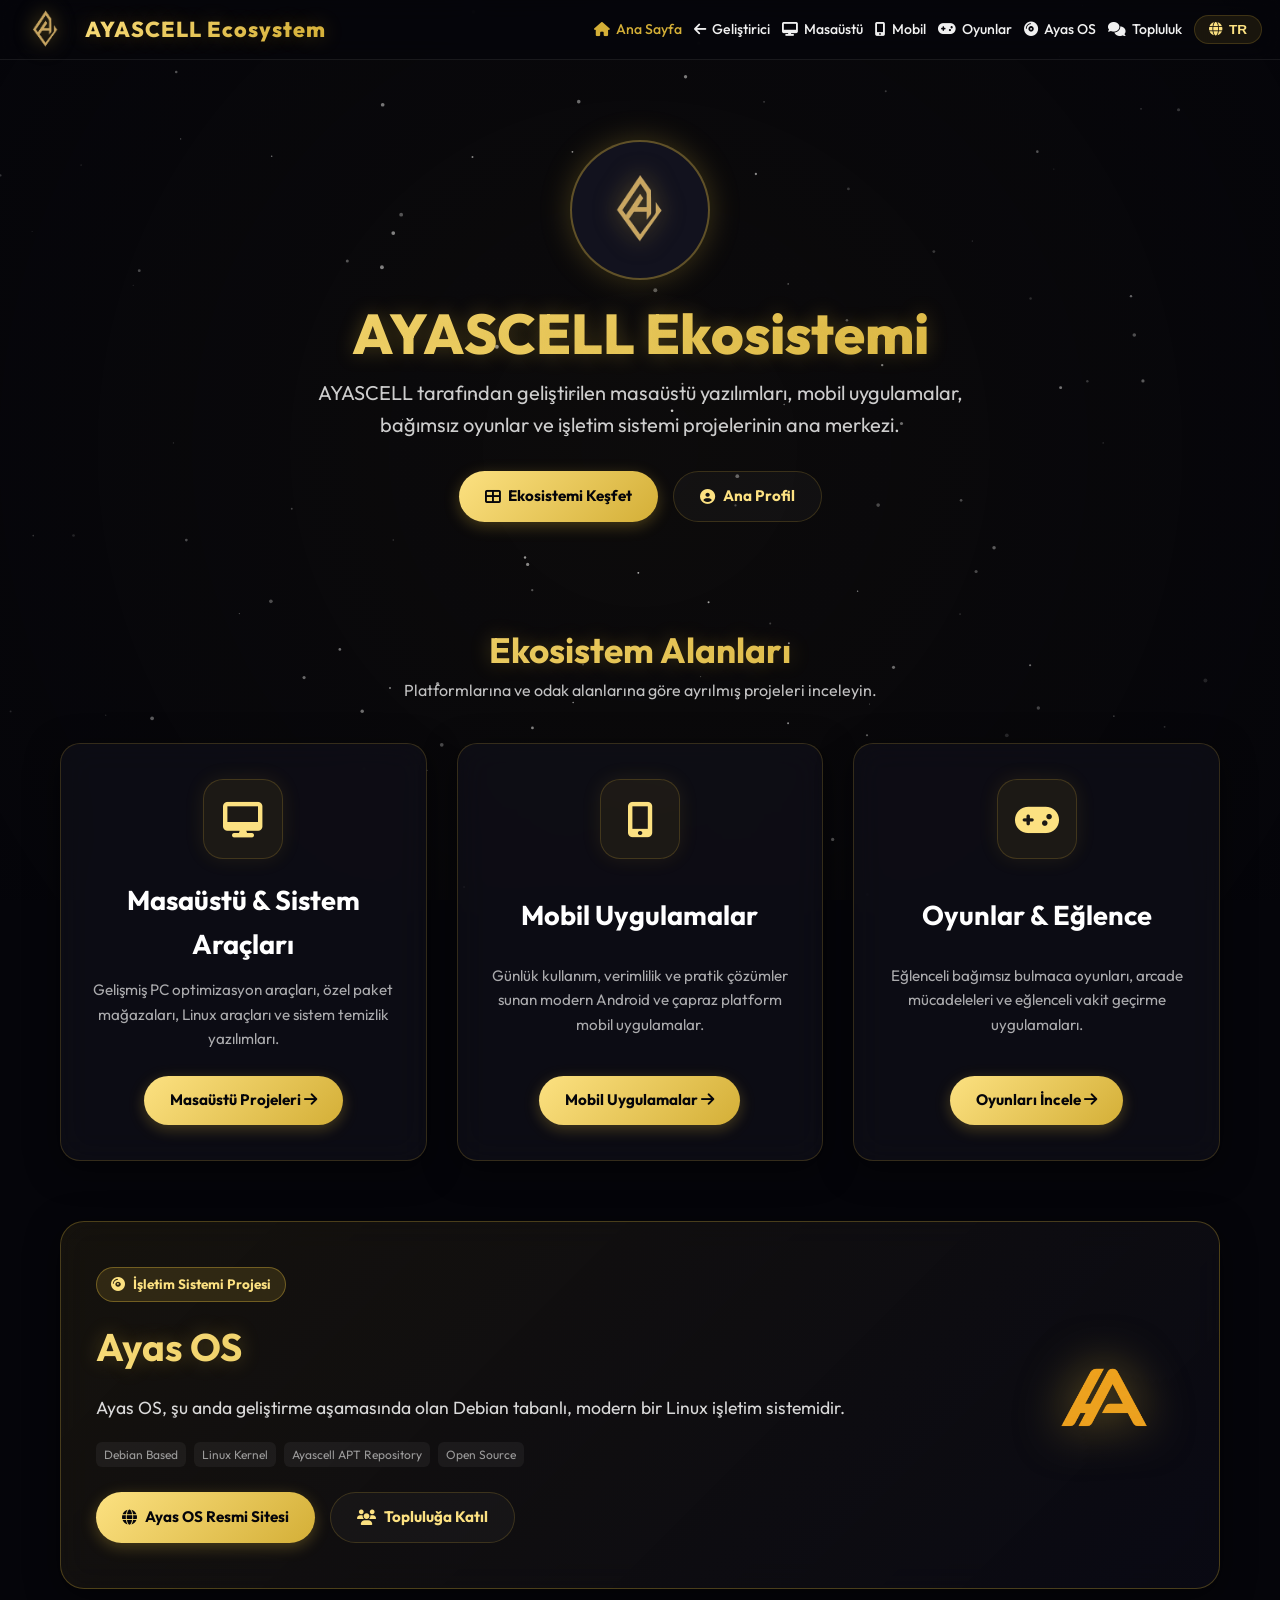
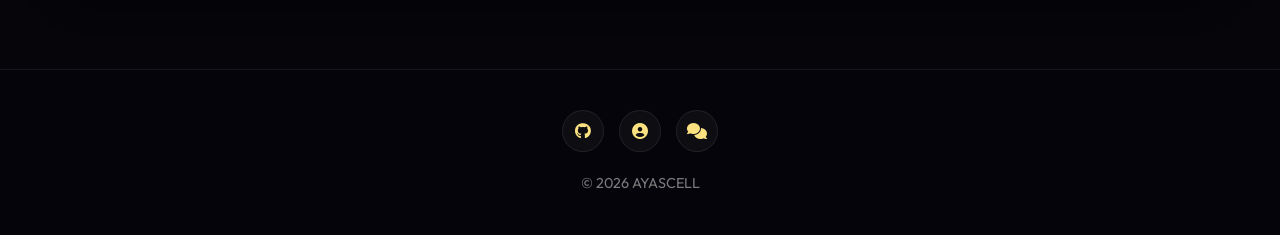
==== index.html @ e4e46783 "feat: update domain to ayascell.com, add closed-beta guide, SEO and dynamic copyright" ====
<!DOCTYPE html>
<html lang="tr">

<head>
    <meta charset="UTF-8">
    <meta name="viewport" content="width=device-width, initial-scale=1.0">
    <title>AYASCELL Ecosystem | Masaüstü, Mobil &amp; Oyun Projeleri</title>
    
    <!-- SEO & Canonical -->
    <link rel="canonical" href="https://ayascell.com/ayascell-ecosystem/">
    <meta name="description" content="AYASCELL Ekosistemi - Masaüstü optimizasyon yazılımları, mobil uygulamalar, bağımsız oyunlar ve Ayas OS projelerinin ana merkezi.">
    <meta name="keywords" content="AYASCELL Ecosystem, Astro Planet Merge, PC Optimizer, Ayas OS, Android Uygulama, Indie Games, Linux">
    <meta name="author" content="AYASCELL">
    <meta name="robots" content="index, follow">

    <!-- Open Graph / Sosyal Medya -->
    <meta property="og:type" content="website">
    <meta property="og:site_name" content="AYASCELL">
    <meta property="og:url" content="https://ayascell.com/ayascell-ecosystem/">
    <meta property="og:title" content="AYASCELL Ecosystem | Yazılım &amp; Oyun Merkezi">
    <meta property="og:description" content="AYASCELL tarafından geliştirilen masaüstü yazılımları, mobil uygulamalar ve oyunlar.">
    <meta property="og:image" content="https://ayascell.com/assets/2-Photoroom.png">
    <meta property="og:locale" content="tr_TR">

    <!-- Twitter Card -->
    <meta name="twitter:card" content="summary_large_image">
    <meta name="twitter:url" content="https://ayascell.com/ayascell-ecosystem/">
    <meta name="twitter:title" content="AYASCELL Ecosystem">
    <meta name="twitter:description" content="Masaüstü yazılımları, mobil uygulamalar ve oyun projeleri.">
    <meta name="twitter:image" content="https://ayascell.com/assets/2-Photoroom.png">

    <!-- Favicon -->
    <link rel="icon" type="image/png" href="assets/2-Photoroom.png">
    <link rel="apple-touch-icon" href="assets/2-Photoroom.png">

    <link rel="stylesheet" href="https://cdnjs.cloudflare.com/ajax/libs/font-awesome/6.5.1/css/all.min.css" />
    <link href="https://fonts.googleapis.com/css2?family=Outfit:wght@300;400;500;700;800&display=swap" rel="stylesheet">
    <link rel="stylesheet" href="style.css">
</head>

<body>

    <canvas id="starfield-canvas"></canvas>
    <div class="glass-overlay"></div>

    <!-- Navigation Header -->
    <header class="main-header">
        <nav class="navbar">
            <a href="index.html" class="logo-link">
                <img src="assets/2-Photoroom.png" alt="AYASCELL Logo" class="header-logo-image">
                <span class="gradient-text header-logo-text glow-text">AYASCELL Ecosystem</span>
            </a>
            <div class="menu-toggle" id="menu-toggle">
                <i class="fas fa-bars"></i>
            </div>
            <ul class="nav-links" id="nav-links">
                <li>
                    <a href="index.html" class="active">
                        <i class="fas fa-home"></i>
                        <span class="lang-en">Home</span>
                        <span class="lang-tr">Ana Sayfa</span>
                    </a>
                </li>
                <li>
                    <a href="https://ayascell.com/">
                        <i class="fas fa-arrow-left"></i>
                        <span class="lang-en">Developer</span>
                        <span class="lang-tr">Geliştirici</span>
                    </a>
                </li>
                <li>
                    <a href="desktop.html">
                        <i class="fas fa-desktop"></i>
                        <span class="lang-en">Desktop</span>
                        <span class="lang-tr">Masaüstü</span>
                    </a>
                </li>
                <li>
                    <a href="mobile.html">
                        <i class="fas fa-mobile-alt"></i>
                        <span class="lang-en">Mobile</span>
                        <span class="lang-tr">Mobil</span>
                    </a>
                </li>
                <li>
                    <a href="games.html">
                        <i class="fas fa-gamepad"></i>
                        <span class="lang-en">Games</span>
                        <span class="lang-tr">Oyunlar</span>
                    </a>
                </li>
                <li>
                    <a href="https://ayascell.com/AyasOS/" target="_blank">
                        <i class="fas fa-compact-disc"></i>
                        <span class="lang-en">Ayas OS</span>
                        <span class="lang-tr">Ayas OS</span>
                    </a>
                </li>
                <li>
                    <a href="https://ayascell.com/ayas-discussions/" target="_blank">
                        <i class="fas fa-comments"></i>
                        <span class="lang-en">Community</span>
                        <span class="lang-tr">Topluluk</span>
                    </a>
                </li>
                <li>
                    <button id="lang-toggle" class="lang-btn">
                        <i class="fas fa-globe"></i> <span id="current-lang">TR</span>
                    </button>
                </li>
            </ul>
        </nav>
    </header>

    <!-- Hero Section -->
    <section class="hero-section">
        <div class="container">
            <div class="hero-avatar">
                <img src="assets/2-Photoroom.png" alt="AYASCELL">
            </div>
            <h1 class="gradient-text mega-title glow-text">
                <span class="lang-en">AYASCELL Ecosystem</span>
                <span class="lang-tr">AYASCELL Ekosistemi</span>
            </h1>
            <p class="subtitle">
                <span class="lang-en">The official home for desktop software, mobile applications, indie games, and
                    operating system projects built by AYASCELL.</span>
                <span class="lang-tr">AYASCELL tarafından geliştirilen masaüstü yazılımları, mobil uygulamalar, bağımsız
                    oyunlar ve işletim sistemi projelerinin ana merkezi.</span>
            </p>
            <div style="display: flex; justify-content: center; gap: 15px; flex-wrap: wrap; margin-bottom: 40px;">
                <a href="#pillars" class="link-button solid gold-gradient">
                    <i class="fas fa-th-large"></i>
                    <span class="lang-en">Explore Ecosystem</span>
                    <span class="lang-tr">Ekosistemi Keşfet</span>
                </a>
                <a href="https://ayascell.com/" class="link-button outline">
                    <i class="fas fa-user-circle"></i>
                    <span class="lang-en">Main Profile</span>
                    <span class="lang-tr">Ana Profil</span>
                </a>
            </div>
        </div>
    </section>

    <!-- Core Pillars / Categories -->
    <section id="pillars" class="container">
        <div style="text-align: center; margin-bottom: 30px;">
            <h2 class="gradient-text glow-text" style="font-size: 2.2em;">
                <span class="lang-en">Ecosystem Pillars</span>
                <span class="lang-tr">Ekosistem Alanları</span>
            </h2>
            <p style="opacity: 0.8;">
                <span class="lang-en">Discover projects categorized by platform and focus area.</span>
                <span class="lang-tr">Platformlarına ve odak alanlarına göre ayrılmış projeleri inceleyin.</span>
            </p>
        </div>

        <div class="category-grid">
            <!-- Pillar 1: Desktop Apps -->
            <div class="category-card glass-card premium-border hover-lift">
                <div class="category-icon-wrapper">
                    <i class="fas fa-desktop"></i>
                </div>
                <h3>
                    <span class="lang-en">Desktop Apps & Tools</span>
                    <span class="lang-tr">Masaüstü & Sistem Araçları</span>
                </h3>
                <p>
                    <span class="lang-en">Powerful PC optimization tools, custom APT package stores, Linux utilities,
                        and system scripts designed for efficiency.</span>
                    <span class="lang-tr">Gelişmiş PC optimizasyon araçları, özel paket mağazaları, Linux araçları ve
                        sistem temizlik yazılımları.</span>
                </p>
                <a href="desktop.html" class="link-button solid gold-gradient">
                    <span class="lang-en">View Desktop Apps <i class="fas fa-arrow-right"></i></span>
                    <span class="lang-tr">Masaüstü Projeleri <i class="fas fa-arrow-right"></i></span>
                </a>
            </div>

            <!-- Pillar 2: Mobile Apps -->
            <div class="category-card glass-card premium-border hover-lift">
                <div class="category-icon-wrapper">
                    <i class="fas fa-mobile-alt"></i>
                </div>
                <h3>
                    <span class="lang-en">Mobile Applications</span>
                    <span class="lang-tr">Mobil Uygulamalar</span>
                </h3>
                <p>
                    <span class="lang-en">Useful, modern, and user-friendly Android & cross-platform mobile apps for
                        daily productivity and tools.</span>
                    <span class="lang-tr">Günlük kullanım, verimlilik ve pratik çözümler sunan modern Android ve çapraz
                        platform mobil uygulamalar.</span>
                </p>
                <a href="mobile.html" class="link-button solid gold-gradient">
                    <span class="lang-en">View Mobile Apps <i class="fas fa-arrow-right"></i></span>
                    <span class="lang-tr">Mobil Uygulamalar <i class="fas fa-arrow-right"></i></span>
                </a>
            </div>

            <!-- Pillar 3: Games -->
            <div class="category-card glass-card premium-border hover-lift">
                <div class="category-icon-wrapper">
                    <i class="fas fa-gamepad"></i>
                </div>
                <h3>
                    <span class="lang-en">Games & Entertainment</span>
                    <span class="lang-tr">Oyunlar & Eğlence</span>
                </h3>
                <p>
                    <span class="lang-en">Fun indie puzzle games, arcade challenges, merged planet adventures, and
                        casual games for mobile and desktop.</span>
                    <span class="lang-tr">Eğlenceli bağımsız bulmaca oyunları, arcade mücadeleleri ve eğlenceli vakit
                        geçirme uygulamaları.</span>
                </p>
                <a href="games.html" class="link-button solid gold-gradient">
                    <span class="lang-en">View Games <i class="fas fa-arrow-right"></i></span>
                    <span class="lang-tr">Oyunları İncele <i class="fas fa-arrow-right"></i></span>
                </a>
            </div>
        </div>
    </section>

    <!-- Ayas OS Flagship Highlight Section -->
    <section class="container" style="margin-bottom: 80px;">
        <div class="glass-card premium-border hover-lift"
            style="padding: 45px 35px; border-radius: 24px; position: relative; overflow: hidden; background: linear-gradient(135deg, rgba(212, 175, 55, 0.08), rgba(10, 10, 20, 0.95)); border: 1px solid rgba(212, 175, 55, 0.3);">
            <div
                style="display: flex; flex-wrap: wrap; align-items: center; justify-content: space-between; gap: 30px;">
                <div style="flex: 1 1 400px;">
                    <div
                        style="display: inline-flex; align-items: center; gap: 8px; padding: 6px 14px; background: rgba(212, 175, 55, 0.15); border: 1px solid rgba(212, 175, 55, 0.4); border-radius: 20px; font-size: 0.85em; font-weight: 700; color: var(--light-gold); margin-bottom: 15px;">
                        <i class="fas fa-compact-disc"></i>
                        <span class="lang-tr">İşletim Sistemi Projesi</span>
                        <span class="lang-en">Linux Operating System</span>
                    </div>
                    <h2 class="gradient-text glow-text" style="font-size: 2.4em; margin-bottom: 15px;">Ayas OS</h2>
                    <p style="font-size: 1.1em; opacity: 0.9; line-height: 1.6; margin-bottom: 20px;">
                        <span class="lang-tr">Ayas OS, şu anda geliştirme aşamasında olan Debian tabanlı, modern bir
                            Linux işletim sistemidir.</span>
                        <span class="lang-en">Ayas OS is a modern Debian-based Linux operating system currently under
                            active development.</span>
                    </p>
                    <div class="tech-tags" style="margin-bottom: 25px;">
                        <span class="tech-tag">Debian Based</span>
                        <span class="tech-tag">Linux Kernel</span>
                        <span class="tech-tag">Ayascell APT Repository</span>
                        <span class="tech-tag">Open Source</span>
                    </div>
                    <div style="display: flex; gap: 15px; flex-wrap: wrap;">
                        <a href="https://ayascell.com/AyasOS/" target="_blank"
                            class="link-button solid gold-gradient">
                            <i class="fas fa-globe"></i>
                            <span class="lang-tr">Ayas OS Resmi Sitesi</span>
                            <span class="lang-en">Ayas OS Official Site</span>
                        </a>
                        <a href="https://ayascell.com/ayas-discussions/" target="_blank"
                            class="link-button outline">
                            <i class="fas fa-users"></i>
                            <span class="lang-tr">Topluluğa Katıl</span>
                            <span class="lang-en">Join Community</span>
                        </a>
                    </div>
                </div>
                <div style="flex: 0 0 160px; text-align: center; margin: 0 auto;">
                    <img src="assets/ayasoslogo.png" alt="Ayas OS Logo"
                        style="width: 140px; height: 140px; object-fit: contain; filter: drop-shadow(0 0 25px rgba(212, 175, 55, 0.6));">
                </div>
            </div>
        </div>
    </section>

    <!-- Footer -->
    <footer>
        <div class="container">
            <div class="social-links">
                <a href="https://github.com/ayascell" target="_blank" class="social-icon" title="GitHub">
                    <i class="fab fa-github"></i>
                </a>
                <a href="https://ayascell.com/" class="social-icon" title="AYASCELL Main Profile">
                    <i class="fas fa-user-circle"></i>
                </a>
                <a href="https://ayascell.com/ayas-discussions/" target="_blank" class="social-icon"
                    title="Community">
                    <i class="fas fa-comments"></i>
                </a>
            </div>
            <p class="copyright-text">&copy; <span class="current-year"></span> AYASCELL</p>
        </div>
    </footer>

    <script src="app.js"></script>
</body>

</html>
---- style.css ----
:root {
    --dark-bg: #05050A;
    --card-bg: rgba(18, 18, 28, 0.6);
    --primary-gold: #D4AF37;
    --light-gold: #FCE181;
    --light-text: #F0F0F0;
    --border-color: rgba(212, 175, 55, 0.2);
    --button-bg: #141423;

    --glass-bg: rgba(255, 255, 255, 0.03);
    --glass-border: rgba(255, 255, 255, 0.08);
    --glass-shadow: 0 8px 32px 0 rgba(0, 0, 0, 0.5);

    --neon-orange: #FF5722;
    --neon-yellow: #FFDF00;
    --neon-blue: #00D8FF;
    --neon-green: #68A063;
    --neon-python: #3776AB;
    --neon-purple: #9c27b0;
}

* {
    margin: 0;
    padding: 0;
    box-sizing: border-box;
}

img {
    -webkit-user-drag: none;
    user-drag: none;
    user-select: none;
}

body {
    font-family: 'Outfit', sans-serif;
    background-color: var(--dark-bg);
    color: var(--light-text);
    line-height: 1.6;
    overflow-x: hidden;
    position: relative;
    scroll-behavior: smooth;
    scroll-padding-top: 100px;
    min-height: 100vh;
    display: flex;
    flex-direction: column;
}

#starfield-canvas {
    position: fixed;
    top: 0;
    left: 0;
    width: 100%;
    height: 100%;
    z-index: -2;
    opacity: 0.9;
}

.glass-overlay {
    position: fixed;
    top: 0;
    left: 0;
    width: 100%;
    height: 100%;
    z-index: -1;
    background: radial-gradient(circle at 50% 50%, rgba(212, 175, 55, 0.04) 0%, rgba(5, 5, 10, 0.85) 100%);
    pointer-events: none;
}

.container {
    max-width: 1200px;
    margin: 0 auto;
    padding: 0 20px;
    width: 100%;
}

/* Language Toggle Rules */
.lang-tr { display: none !important; }
.lang-en { display: inline !important; }
.show-tr .lang-tr { display: inline !important; }
.show-tr .lang-en { display: none !important; }
.show-en .lang-tr { display: none !important; }
.show-en .lang-en { display: inline !important; }

/* Typography & Helpers */
.gradient-text {
    background: linear-gradient(135deg, var(--light-gold), var(--primary-gold));
    -webkit-background-clip: text;
    -webkit-text-fill-color: transparent;
}

.glow-text {
    text-shadow: 0 0 20px rgba(212, 175, 55, 0.3);
}

/* Glassmorphism Cards */
.glass-card {
    background: var(--card-bg);
    backdrop-filter: blur(16px);
    -webkit-backdrop-filter: blur(16px);
    border: 1px solid var(--glass-border);
    box-shadow: var(--glass-shadow);
    border-radius: 20px;
    transition: all 0.3s cubic-bezier(0.25, 0.8, 0.25, 1);
}

.premium-border {
    border: 1px solid var(--border-color);
}

.hover-lift:hover {
    transform: translateY(-6px);
    border-color: rgba(212, 175, 55, 0.4);
    box-shadow: 0 12px 40px rgba(212, 175, 55, 0.15);
}

/* Header & Navbar */
.main-header {
    position: fixed;
    top: 0;
    left: 0;
    width: 100%;
    z-index: 1000;
    background: rgba(5, 5, 10, 0.8);
    backdrop-filter: blur(12px);
    border-bottom: 1px solid var(--glass-border);
}

.navbar {
    display: flex;
    justify-content: space-between;
    align-items: center;
    padding: 15px 30px;
    max-width: 1300px;
    margin: 0 auto;
}

.logo-link {
    display: flex;
    align-items: center;
    gap: 12px;
    text-decoration: none;
}

.header-logo-image {
    height: 55px;
    width: auto;
    object-fit: contain;
    margin: -10px 0;
    filter: drop-shadow(0 0 10px rgba(212, 175, 55, 0.6));
}

.header-logo-text {
    font-size: 1.6em;
    font-weight: 800;
    letter-spacing: 1px;
}

.nav-links {
    display: flex;
    list-style: none;
    align-items: center;
    gap: 20px;
}

.nav-links li {
    flex-shrink: 0;
}

.nav-links a {
    color: var(--light-text);
    text-decoration: none;
    font-weight: 500;
    font-size: 0.95em;
    transition: color 0.3s ease;
    display: flex;
    align-items: center;
    gap: 6px;
    white-space: nowrap !important;
}

.nav-links a:hover, .nav-links a.active {
    color: var(--primary-gold);
}

.lang-btn {
    background: rgba(212, 175, 55, 0.1);
    border: 1px solid var(--border-color);
    color: var(--light-gold);
    padding: 6px 14px;
    border-radius: 20px;
    cursor: pointer;
    font-weight: 600;
    font-size: 0.85em;
    display: flex;
    align-items: center;
    gap: 6px;
    transition: all 0.3s ease;
}

.lang-btn:hover {
    background: var(--primary-gold);
    color: var(--dark-bg);
    box-shadow: 0 0 15px rgba(212, 175, 55, 0.4);
}

.menu-toggle {
    display: none;
    font-size: 1.5em;
    color: var(--light-gold);
    cursor: pointer;
}

/* Hero Section */
.hero-section {
    padding-top: 140px;
    padding-bottom: 60px;
    text-align: center;
}

.hero-avatar {
    width: 140px;
    height: 140px;
    margin: 0 auto 20px;
    border-radius: 50%;
    background: #12121e;
    border: 2px solid rgba(212, 175, 55, 0.4);
    display: flex;
    align-items: center;
    justify-content: center;
    box-shadow: 0 0 30px rgba(212, 175, 55, 0.25);
}

.hero-avatar img {
    width: 75%;
    object-fit: contain;
    filter: drop-shadow(0 0 12px rgba(212, 175, 55, 0.5));
}

.mega-title {
    font-size: 3.5em;
    font-weight: 800;
    margin-bottom: 10px;
    line-height: 1.2;
}

.subtitle {
    font-size: 1.25em;
    color: rgba(240, 240, 240, 0.85);
    max-width: 700px;
    margin: 0 auto 30px;
    font-weight: 400;
}

/* Category Grid (Pillars) */
.category-grid {
    display: grid;
    grid-template-columns: repeat(auto-fit, minmax(320px, 1fr));
    gap: 30px;
    margin-top: 40px;
    margin-bottom: 60px;
}

.category-card {
    padding: 35px 25px;
    text-align: center;
    position: relative;
    overflow: hidden;
    display: flex;
    flex-direction: column;
    align-items: center;
    justify-content: space-between;
}

.category-icon-wrapper {
    width: 80px;
    height: 80px;
    border-radius: 20px;
    background: rgba(212, 175, 55, 0.08);
    border: 1px solid var(--border-color);
    display: flex;
    align-items: center;
    justify-content: center;
    font-size: 2.2em;
    color: var(--light-gold);
    margin-bottom: 20px;
    box-shadow: 0 0 20px rgba(212, 175, 55, 0.1);
}

.category-card h3 {
    font-size: 1.7em;
    margin-bottom: 12px;
    color: #FFF;
}

.category-card p {
    font-size: 0.95em;
    color: rgba(240, 240, 240, 0.7);
    margin-bottom: 25px;
}

/* Buttons */
.link-button {
    display: inline-flex;
    align-items: center;
    gap: 8px;
    padding: 12px 26px;
    border-radius: 30px;
    text-decoration: none;
    font-weight: 700;
    font-size: 0.95em;
    transition: all 0.3s ease;
    cursor: pointer;
}

.link-button.solid {
    background: linear-gradient(135deg, var(--light-gold), var(--primary-gold));
    color: #05050A;
    box-shadow: 0 4px 15px rgba(212, 175, 55, 0.3);
}

.link-button.solid:hover {
    box-shadow: 0 6px 25px rgba(212, 175, 55, 0.6);
    transform: translateY(-2px);
}

.link-button.outline {
    background: rgba(255, 255, 255, 0.03);
    border: 1px solid var(--border-color);
    color: var(--light-gold);
}

.link-button.outline:hover {
    background: rgba(212, 175, 55, 0.15);
    border-color: var(--primary-gold);
    color: #FFF;
}

.link-button.beta-button {
    background: linear-gradient(135deg, #FF007A, #7928CA);
    color: #FFFFFF;
    border: 1px solid rgba(255, 0, 122, 0.5);
    box-shadow: 0 4px 18px rgba(255, 0, 122, 0.45);
    animation: betaPulse 2.5s infinite alternate;
}

.link-button.beta-button:hover {
    background: linear-gradient(135deg, #FF2A8D, #9333EA);
    box-shadow: 0 6px 28px rgba(255, 0, 122, 0.75);
    transform: translateY(-2px);
    color: #FFFFFF;
}

@keyframes betaPulse {
    0% {
        box-shadow: 0 0 12px rgba(255, 0, 122, 0.4);
    }
    100% {
        box-shadow: 0 0 25px rgba(255, 0, 122, 0.85), 0 0 40px rgba(121, 40, 202, 0.5);
    }
}

/* Projects Showcase Grid */
.showcase-grid {
    display: grid;
    grid-template-columns: repeat(auto-fit, minmax(320px, 1fr));
    gap: 25px;
    margin-top: 30px;
}

.project-card {
    padding: 30px;
    display: flex;
    flex-direction: column;
    justify-content: space-between;
}

.project-header {
    display: flex;
    justify-content: space-between;
    align-items: center;
    margin-bottom: 18px;
}

.app-card-icon {
    width: 48px;
    height: 48px;
    object-fit: contain;
    border-radius: 12px;
    box-shadow: 0 4px 12px rgba(0, 0, 0, 0.4);
    border: 1px solid rgba(255, 255, 255, 0.15);
    background: rgba(18, 18, 28, 0.8);
    transition: transform 0.3s ease;
}

.project-card:hover .app-card-icon {
    transform: scale(1.08);
}

.project-badge {
    font-size: 0.75em;
    font-weight: 700;
    padding: 4px 10px;
    border-radius: 12px;
    text-transform: uppercase;
    letter-spacing: 0.5px;
}

.badge-desktop { background: rgba(0, 216, 255, 0.15); color: #00D8FF; border: 1px solid rgba(0, 216, 255, 0.3); }
.badge-mobile { background: rgba(255, 87, 34, 0.15); color: #FF5722; border: 1px solid rgba(255, 87, 34, 0.3); }
.badge-game { background: rgba(156, 39, 176, 0.15); color: #e040fb; border: 1px solid rgba(156, 39, 176, 0.3); }
.badge-os { background: rgba(212, 175, 55, 0.15); color: var(--light-gold); border: 1px solid var(--border-color); }
.badge-live { background: rgba(76, 175, 80, 0.15); color: #4CAF50; border: 1px solid rgba(76, 175, 80, 0.3); }
.badge-testing { background: rgba(255, 152, 0, 0.15); color: #FF9800; border: 1px solid rgba(255, 152, 0, 0.3); }

.project-card h4 {
    font-size: 1.4em;
    margin-bottom: 10px;
    color: #FFF;
}

.project-card p {
    font-size: 0.92em;
    color: rgba(240, 240, 240, 0.75);
    margin-bottom: 20px;
    flex-grow: 1;
}

.tech-tags {
    display: flex;
    gap: 8px;
    flex-wrap: wrap;
    margin-bottom: 20px;
}

.tech-tag {
    font-size: 0.75em;
    padding: 3px 8px;
    background: rgba(255, 255, 255, 0.05);
    border-radius: 6px;
    color: rgba(240, 240, 240, 0.6);
}

.project-links-row {
    display: flex;
    gap: 10px;
    align-items: center;
}

/* Footer */
footer {
    margin-top: auto;
    padding: 40px 0;
    border-top: 1px solid var(--glass-border);
    background: rgba(5, 5, 10, 0.9);
    text-align: center;
}

.social-links {
    display: flex;
    justify-content: center;
    gap: 15px;
    margin-bottom: 20px;
}

.social-icon {
    width: 42px;
    height: 42px;
    border-radius: 50%;
    background: rgba(255, 255, 255, 0.04);
    border: 1px solid var(--glass-border);
    color: var(--light-gold);
    display: flex;
    align-items: center;
    justify-content: center;
    text-decoration: none;
    transition: all 0.3s ease;
}

.social-icon:hover {
    background: var(--primary-gold);
    color: var(--dark-bg);
    box-shadow: 0 0 15px rgba(212, 175, 55, 0.4);
}

.copyright-text {
    font-size: 0.9em;
    color: rgba(240, 240, 240, 0.5);
}

/* Responsive */
@media (min-width: 1181px) and (max-width: 1350px) {
    .navbar {
        padding: 12px 18px;
    }
    .header-logo-text {
        font-size: 1.35em;
    }
    .nav-links {
        gap: 12px;
    }
    .nav-links a {
        font-size: 0.88em;
    }
}

@media (max-width: 1180px) {
    .main-header {
        padding: 10px 15px;
    }

    .menu-toggle {
        display: block;
        font-size: 1.6em;
    }

    .nav-links {
        display: none;
        flex-direction: column;
        position: absolute;
        top: 100%;
        left: 15px;
        right: 15px;
        background: rgba(10, 10, 20, 0.96);
        backdrop-filter: blur(20px);
        -webkit-backdrop-filter: blur(20px);
        border: 1px solid var(--border-color);
        border-radius: 16px;
        padding: 18px 14px;
        gap: 10px;
        text-align: center;
        box-shadow: 0 10px 30px rgba(0, 0, 0, 0.8);
        margin-top: 8px;
    }

    .nav-links.active {
        display: flex;
        animation: mobileMenuSlideDown 0.3s ease-out forwards;
    }

    @keyframes mobileMenuSlideDown {
        from {
            opacity: 0;
            transform: translateY(-10px);
        }

        to {
            opacity: 1;
            transform: translateY(0);
        }
    }

    .nav-links li {
        width: 100%;
        list-style: none;
    }

    .nav-links li a {
        display: flex;
        align-items: center;
        justify-content: center;
        gap: 10px;
        padding: 10px 14px;
        border-radius: 10px;
        background: rgba(255, 255, 255, 0.02);
        border: 1px solid rgba(255, 255, 255, 0.05);
        transition: all 0.3s ease;
        width: 100%;
        font-size: 0.92em;
    }

    .nav-links li a:hover,
    .nav-links li a.active {
        background: rgba(212, 175, 55, 0.1);
        border-color: rgba(212, 175, 55, 0.4);
        color: var(--primary-gold);
    }

    .mega-title {
        font-size: 2.2em;
    }

    .subtitle {
        font-size: 1.05em;
        line-height: 1.5;
    }

    .project-card p {
        font-size: 0.88em;
        line-height: 1.5;
    }

    .category-grid, .showcase-grid {
        grid-template-columns: 1fr;
        gap: 20px;
    }
}
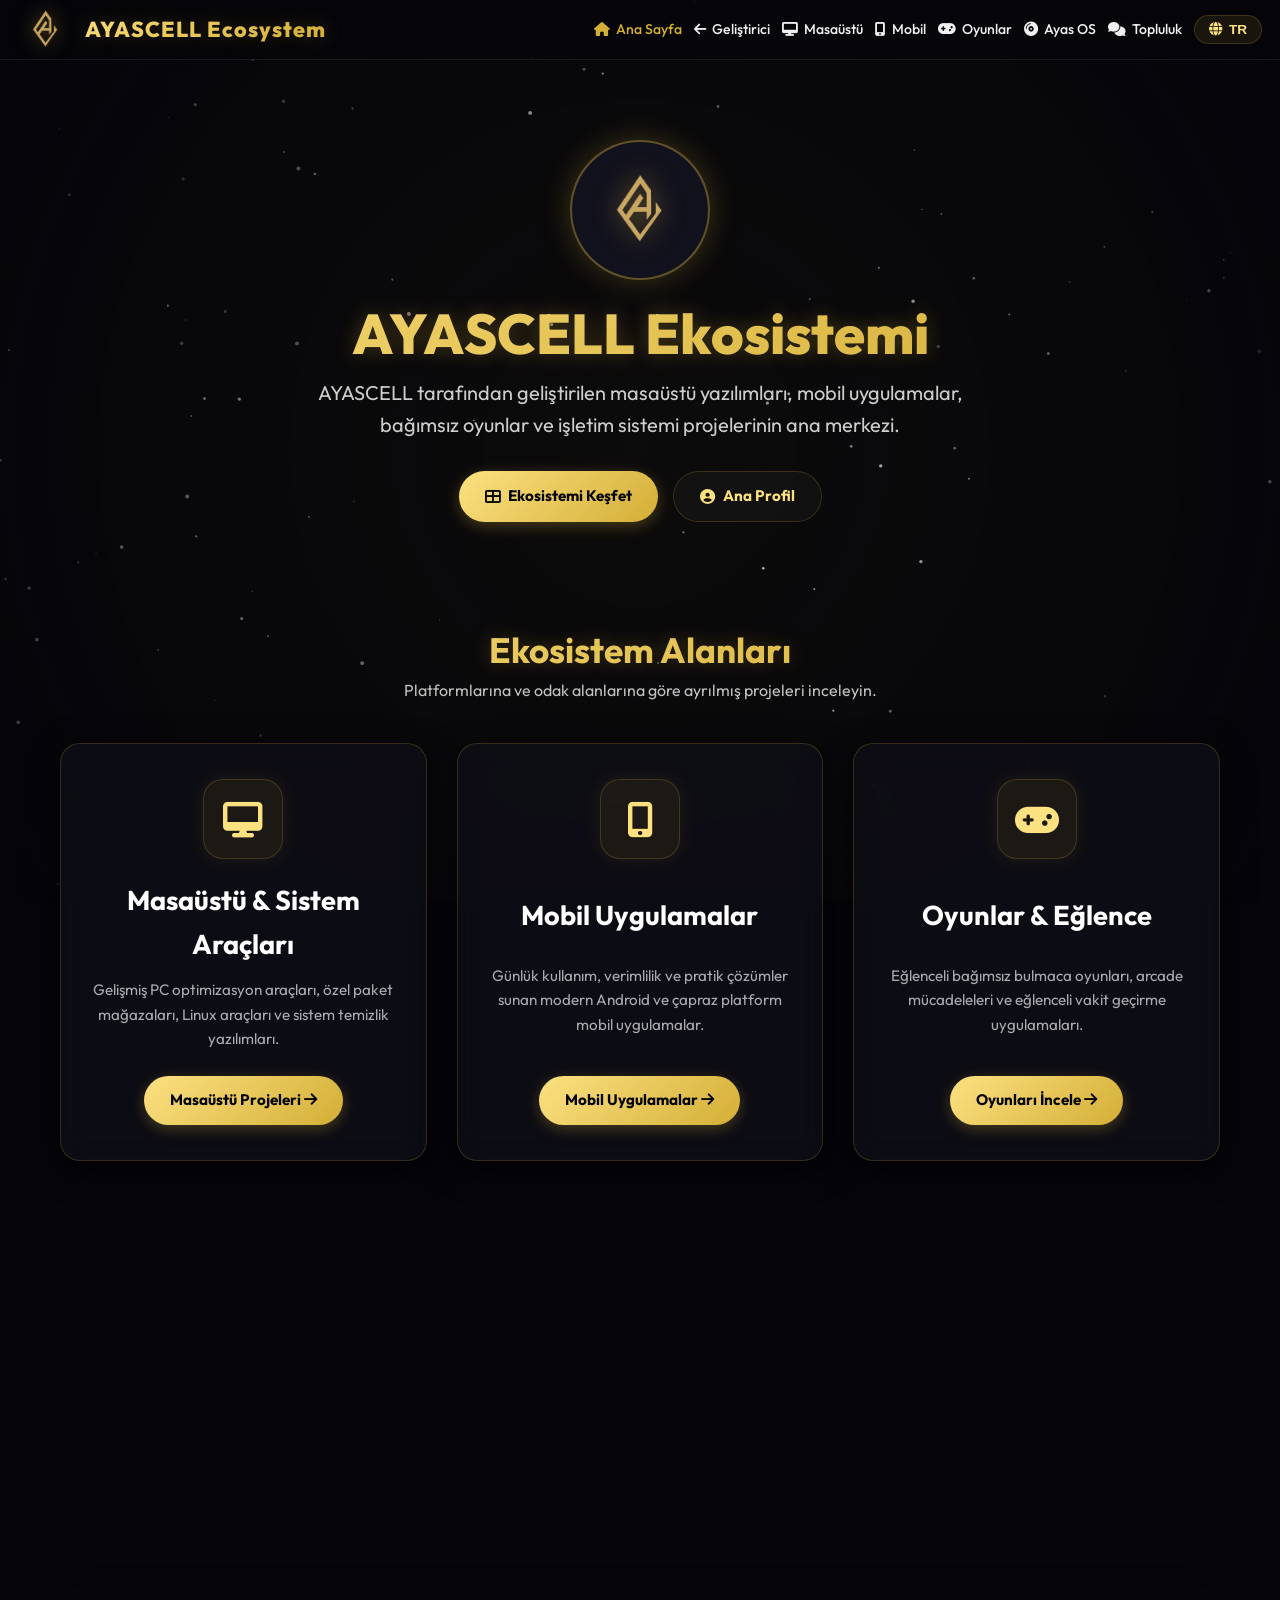
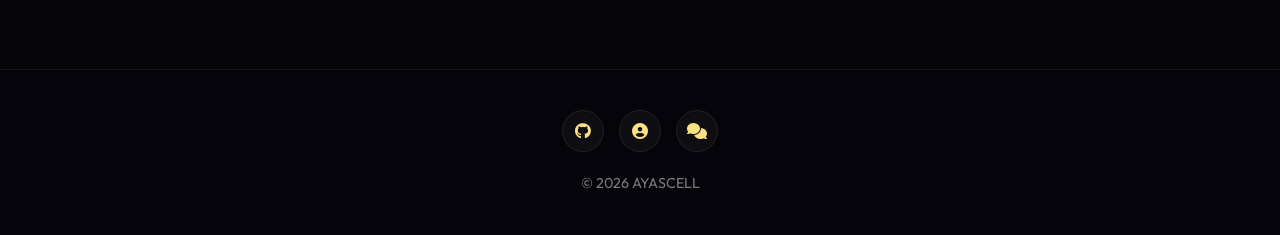
==== commit b6f09f93: "style: clean and refine page titles and descriptions" ====
--- a/index.html
+++ b/index.html
@@ -4,12 +4,14 @@
 <head>
     <meta charset="UTF-8">
     <meta name="viewport" content="width=device-width, initial-scale=1.0">
-    <title>AYASCELL Ecosystem | Masaüstü, Mobil &amp; Oyun Projeleri</title>
-    
+    <title>AYASCELL Ecosystem</title>
+
     <!-- SEO & Canonical -->
     <link rel="canonical" href="https://ayascell.com/ayascell-ecosystem/">
-    <meta name="description" content="AYASCELL Ekosistemi - Masaüstü optimizasyon yazılımları, mobil uygulamalar, bağımsız oyunlar ve Ayas OS projelerinin ana merkezi.">
-    <meta name="keywords" content="AYASCELL Ecosystem, Astro Planet Merge, PC Optimizer, Ayas OS, Android Uygulama, Indie Games, Linux">
+    <meta name="description"
+        content="AYASCELL Ekosistemi - Masaüstü optimizasyon yazılımları, mobil uygulamalar, bağımsız oyunlar ve Ayas OS projelerinin ana merkezi.">
+    <meta name="keywords"
+        content="AYASCELL Ecosystem, Astro Planet Merge, PC Optimizer, Ayas OS, Android Uygulama, Indie Games, Linux">
     <meta name="author" content="AYASCELL">
     <meta name="robots" content="index, follow">
 
@@ -17,8 +19,9 @@
     <meta property="og:type" content="website">
     <meta property="og:site_name" content="AYASCELL">
     <meta property="og:url" content="https://ayascell.com/ayascell-ecosystem/">
-    <meta property="og:title" content="AYASCELL Ecosystem | Yazılım &amp; Oyun Merkezi">
-    <meta property="og:description" content="AYASCELL tarafından geliştirilen masaüstü yazılımları, mobil uygulamalar ve oyunlar.">
+    <meta property="og:title" content="AYASCELL Ecosystem">
+    <meta property="og:description"
+        content="AYASCELL tarafından geliştirilen masaüstü yazılımları, mobil uygulamalar ve oyunlar.">
     <meta property="og:image" content="https://ayascell.com/assets/2-Photoroom.png">
     <meta property="og:locale" content="tr_TR">
 
@@ -249,14 +252,12 @@
                         <span class="tech-tag">Open Source</span>
                     </div>
                     <div style="display: flex; gap: 15px; flex-wrap: wrap;">
-                        <a href="https://ayascell.com/AyasOS/" target="_blank"
-                            class="link-button solid gold-gradient">
+                        <a href="https://ayascell.com/AyasOS/" target="_blank" class="link-button solid gold-gradient">
                             <i class="fas fa-globe"></i>
                             <span class="lang-tr">Ayas OS Resmi Sitesi</span>
                             <span class="lang-en">Ayas OS Official Site</span>
                         </a>
-                        <a href="https://ayascell.com/ayas-discussions/" target="_blank"
-                            class="link-button outline">
+                        <a href="https://ayascell.com/ayas-discussions/" target="_blank" class="link-button outline">
                             <i class="fas fa-users"></i>
                             <span class="lang-tr">Topluluğa Katıl</span>
                             <span class="lang-en">Join Community</span>
@@ -281,8 +282,7 @@
                 <a href="https://ayascell.com/" class="social-icon" title="AYASCELL Main Profile">
                     <i class="fas fa-user-circle"></i>
                 </a>
-                <a href="https://ayascell.com/ayas-discussions/" target="_blank" class="social-icon"
-                    title="Community">
+                <a href="https://ayascell.com/ayas-discussions/" target="_blank" class="social-icon" title="Community">
                     <i class="fas fa-comments"></i>
                 </a>
             </div>
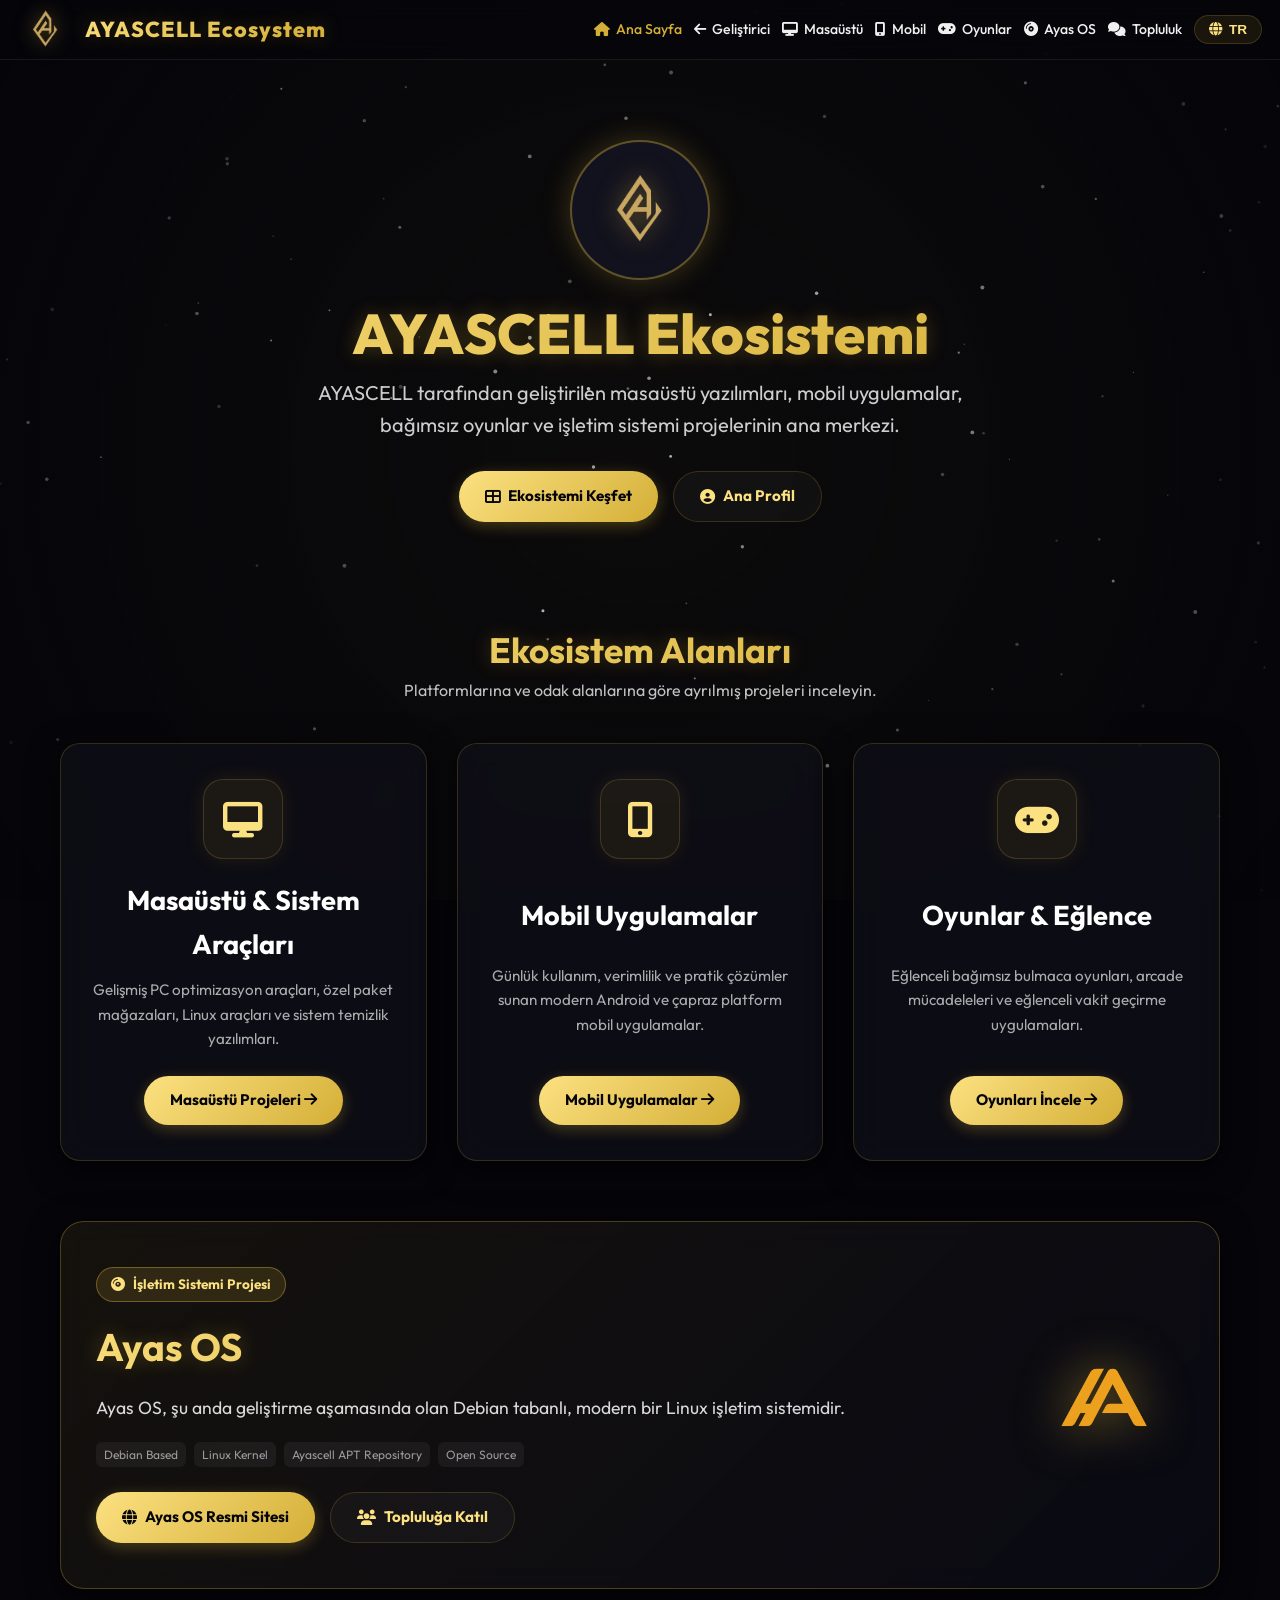
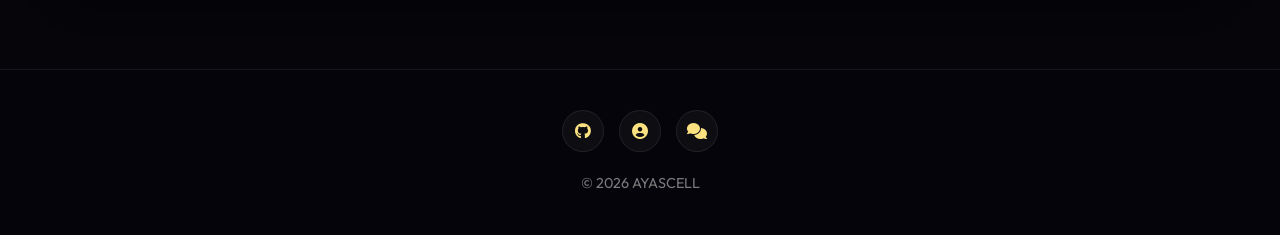
==== commit 909b1b80: "style: update tab favicons to circular dark gold logo across ecosystem pages" ====
--- a/index.html
+++ b/index.html
@@ -30,11 +30,12 @@
     <meta name="twitter:url" content="https://ayascell.com/ayascell-ecosystem/">
     <meta name="twitter:title" content="AYASCELL Ecosystem">
     <meta name="twitter:description" content="Masaüstü yazılımları, mobil uygulamalar ve oyun projeleri.">
-    <meta name="twitter:image" content="https://ayascell.com/assets/2-Photoroom.png">
+    <meta name="twitter:image" content="https://ayascell.com/assets/og-image.png">
 
     <!-- Favicon -->
-    <link rel="icon" type="image/png" href="assets/2-Photoroom.png">
-    <link rel="apple-touch-icon" href="assets/2-Photoroom.png">
+    <link rel="icon" type="image/x-icon" href="favicon.ico">
+    <link rel="icon" type="image/png" sizes="192x192" href="favicon.png">
+    <link rel="apple-touch-icon" sizes="180x180" href="assets/apple-touch-icon.png">
 
     <link rel="stylesheet" href="https://cdnjs.cloudflare.com/ajax/libs/font-awesome/6.5.1/css/all.min.css" />
     <link href="https://fonts.googleapis.com/css2?family=Outfit:wght@300;400;500;700;800&display=swap" rel="stylesheet">
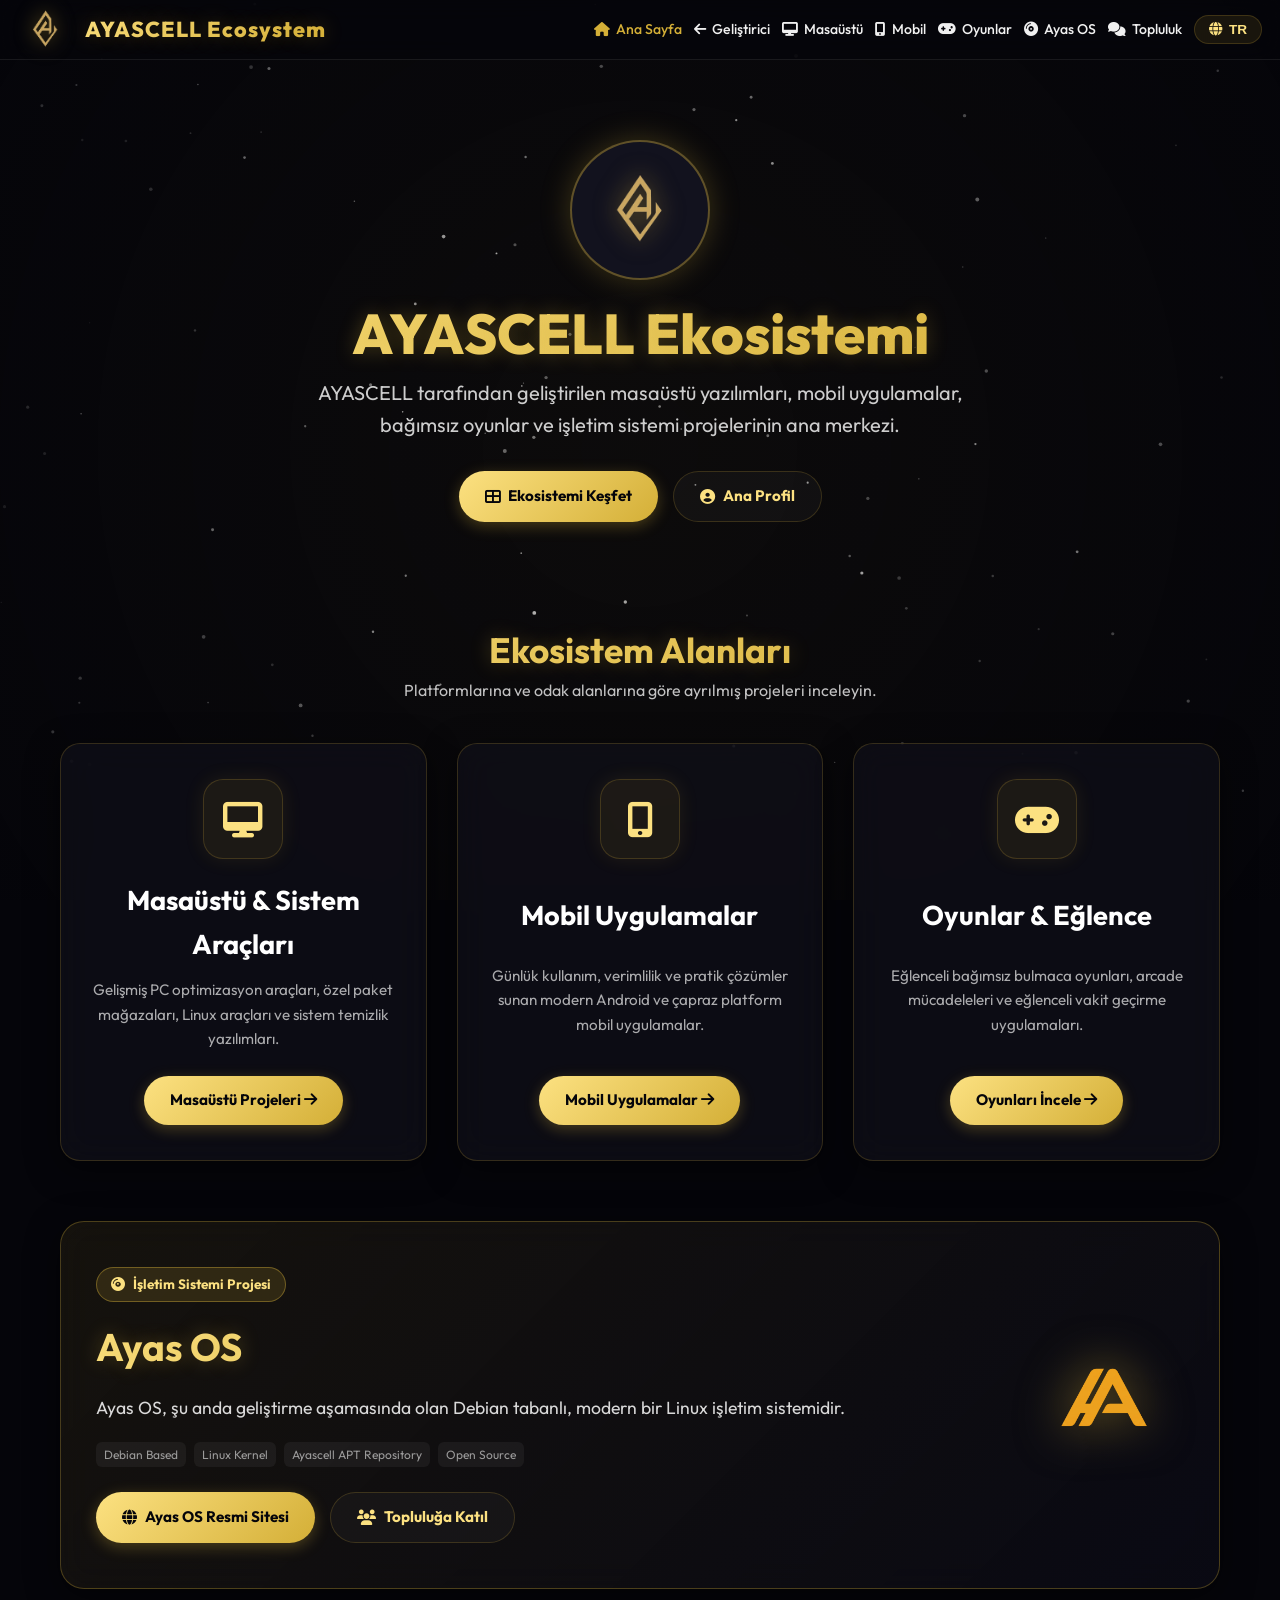
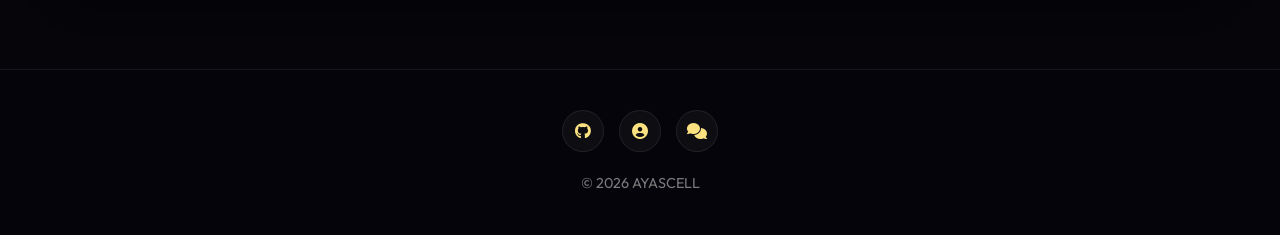
==== commit c19cd5f6: "seo: unify favicon, OpenGraph banners, Twitter cards and Schema.org across ecosystem pages" ====
--- a/index.html
+++ b/index.html
@@ -22,7 +22,9 @@
     <meta property="og:title" content="AYASCELL Ecosystem">
     <meta property="og:description"
         content="AYASCELL tarafından geliştirilen masaüstü yazılımları, mobil uygulamalar ve oyunlar.">
-    <meta property="og:image" content="https://ayascell.com/assets/2-Photoroom.png">
+    <meta property="og:image" content="https://ayascell.com/assets/og-image.png">
+    <meta property="og:image:width" content="1200">
+    <meta property="og:image:height" content="630">
     <meta property="og:locale" content="tr_TR">
 
     <!-- Twitter Card -->
@@ -36,6 +38,22 @@
     <link rel="icon" type="image/x-icon" href="favicon.ico">
     <link rel="icon" type="image/png" sizes="192x192" href="favicon.png">
     <link rel="apple-touch-icon" sizes="180x180" href="assets/apple-touch-icon.png">
+
+    <!-- Structured Data (Schema.org JSON-LD) -->
+    <script type="application/ld+json">
+    {
+      "@context": "https://schema.org",
+      "@type": "WebSite",
+      "name": "AYASCELL Ecosystem",
+      "url": "https://ayascell.com/ayascell-ecosystem/",
+      "image": "https://ayascell.com/assets/ayascell-logo-dark.png",
+      "publisher": {
+        "@type": "Person",
+        "name": "AYASCELL",
+        "url": "https://ayascell.com/"
+      }
+    }
+    </script>
 
     <link rel="stylesheet" href="https://cdnjs.cloudflare.com/ajax/libs/font-awesome/6.5.1/css/all.min.css" />
     <link href="https://fonts.googleapis.com/css2?family=Outfit:wght@300;400;500;700;800&display=swap" rel="stylesheet">
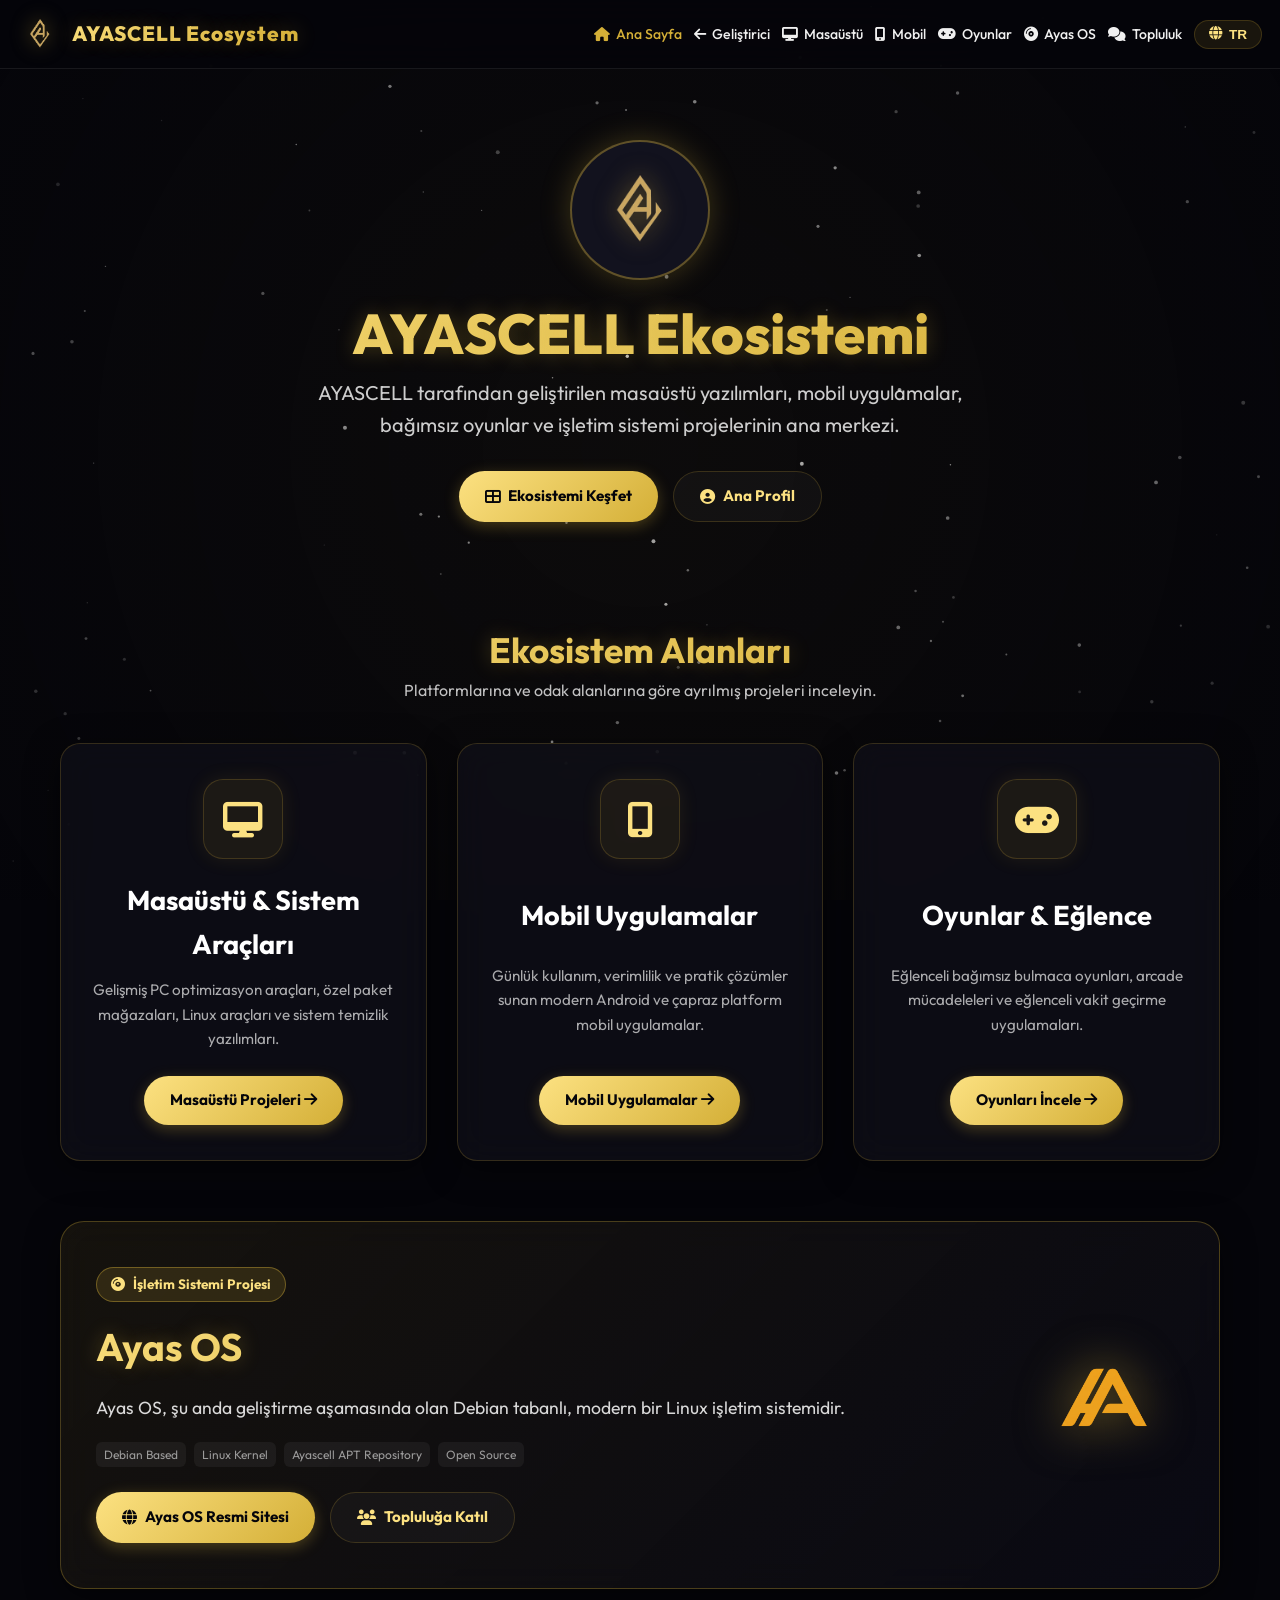
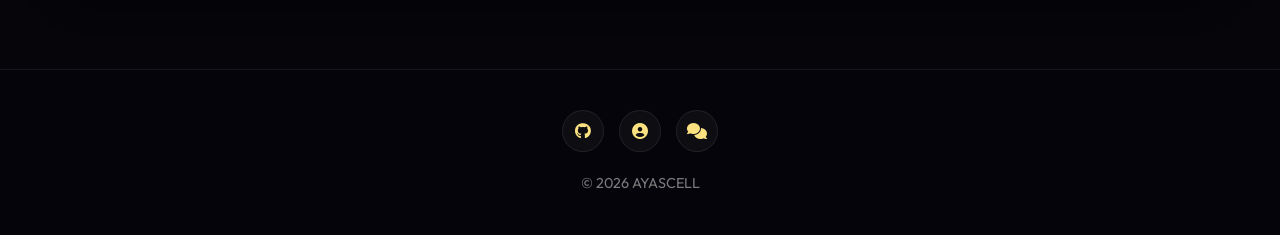
==== commit 295eee05: "feat: add cache-control headers and cache-busting v2.0" ====
--- a/index.html
+++ b/index.html
@@ -4,6 +4,12 @@
 <head>
     <meta charset="UTF-8">
     <meta name="viewport" content="width=device-width, initial-scale=1.0">
+
+    <!-- Önbellek Engelleme / Anlık Güncelleme Başlangıcı -->
+    <meta http-equiv="Cache-Control" content="no-cache, no-store, must-revalidate">
+    <meta http-equiv="Pragma" content="no-cache">
+    <meta http-equiv="Expires" content="0">
+    <!-- Önbellek Engelleme / Anlık Güncelleme Sonu -->
     <title>AYASCELL Ecosystem</title>
 
     <!-- SEO & Canonical -->
@@ -57,7 +63,7 @@
 
     <link rel="stylesheet" href="https://cdnjs.cloudflare.com/ajax/libs/font-awesome/6.5.1/css/all.min.css" />
     <link href="https://fonts.googleapis.com/css2?family=Outfit:wght@300;400;500;700;800&display=swap" rel="stylesheet">
-    <link rel="stylesheet" href="style.css">
+    <link rel="stylesheet" href="style.css?v=2.0">
 </head>
 
 <body>
--- a/style.css
+++ b/style.css
@@ -120,8 +120,9 @@
     left: 0;
     width: 100%;
     z-index: 1000;
-    background: rgba(5, 5, 10, 0.8);
-    backdrop-filter: blur(12px);
+    background: rgba(5, 5, 10, 0.88);
+    backdrop-filter: blur(16px);
+    -webkit-backdrop-filter: blur(16px);
     border-bottom: 1px solid var(--glass-border);
 }
 
@@ -129,30 +130,35 @@
     display: flex;
     justify-content: space-between;
     align-items: center;
-    padding: 15px 30px;
+    padding: 12px 24px;
     max-width: 1300px;
     margin: 0 auto;
+    min-height: 64px;
 }
 
 .logo-link {
     display: flex;
     align-items: center;
-    gap: 12px;
+    gap: 10px;
     text-decoration: none;
+    flex-shrink: 0;
 }
 
 .header-logo-image {
-    height: 55px;
+    height: 44px;
     width: auto;
     object-fit: contain;
-    margin: -10px 0;
+    margin: 0;
     filter: drop-shadow(0 0 10px rgba(212, 175, 55, 0.6));
+    transition: height 0.3s ease;
 }
 
 .header-logo-text {
-    font-size: 1.6em;
+    font-size: 1.4em;
     font-weight: 800;
-    letter-spacing: 1px;
+    letter-spacing: 0.8px;
+    white-space: nowrap;
+    transition: font-size 0.3s ease;
 }
 
 .nav-links {
@@ -382,18 +388,19 @@
 }
 
 .app-card-icon {
-    width: 48px;
-    height: 48px;
+    width: 64px;
+    height: 64px;
     object-fit: contain;
-    border-radius: 12px;
-    box-shadow: 0 4px 12px rgba(0, 0, 0, 0.4);
-    border: 1px solid rgba(255, 255, 255, 0.15);
+    border-radius: 16px;
+    box-shadow: 0 6px 16px rgba(0, 0, 0, 0.45);
+    border: 1px solid rgba(255, 255, 255, 0.18);
     background: rgba(18, 18, 28, 0.8);
-    transition: transform 0.3s ease;
+    transition: transform 0.3s ease, box-shadow 0.3s ease;
 }
 
 .project-card:hover .app-card-icon {
     transform: scale(1.08);
+    box-shadow: 0 8px 24px rgba(212, 175, 55, 0.35);
 }
 
 .project-badge {
@@ -493,7 +500,7 @@
         padding: 12px 18px;
     }
     .header-logo-text {
-        font-size: 1.35em;
+        font-size: 1.3em;
     }
     .nav-links {
         gap: 12px;
@@ -505,12 +512,30 @@
 
 @media (max-width: 1180px) {
     .main-header {
-        padding: 10px 15px;
+        padding: 0;
+    }
+
+    .navbar {
+        padding: 10px 18px;
+        min-height: 56px;
+    }
+
+    .header-logo-image {
+        height: 38px;
+    }
+
+    .header-logo-text {
+        font-size: 1.22em;
     }
 
     .menu-toggle {
         display: block;
-        font-size: 1.6em;
+        font-size: 1.5em;
+    }
+
+    .hero-section {
+        padding-top: 105px !important;
+        padding-bottom: 35px;
     }
 
     .nav-links {
@@ -520,7 +545,7 @@
         top: 100%;
         left: 15px;
         right: 15px;
-        background: rgba(10, 10, 20, 0.96);
+        background: rgba(10, 10, 20, 0.97);
         backdrop-filter: blur(20px);
         -webkit-backdrop-filter: blur(20px);
         border: 1px solid var(--border-color);
@@ -529,7 +554,7 @@
         gap: 10px;
         text-align: center;
         box-shadow: 0 10px 30px rgba(0, 0, 0, 0.8);
-        margin-top: 8px;
+        margin-top: 6px;
     }
 
     .nav-links.active {
@@ -594,3 +619,67 @@
         gap: 20px;
     }
 }
+
+@media (max-width: 768px) {
+    .navbar {
+        padding: 8px 14px;
+        min-height: 52px;
+    }
+
+    .header-logo-image {
+        height: 34px;
+    }
+
+    .header-logo-text {
+        font-size: 1.1em;
+        letter-spacing: 0.3px;
+    }
+
+    .hero-section {
+        padding-top: 90px !important;
+        padding-bottom: 28px;
+    }
+
+    .mega-title {
+        font-size: 1.85em;
+        line-height: 1.25;
+    }
+
+    .subtitle {
+        font-size: 0.95em;
+        margin-bottom: 20px;
+    }
+}
+
+@media (max-width: 480px) {
+    .navbar {
+        padding: 6px 12px;
+        min-height: 48px;
+    }
+
+    .header-logo-image {
+        height: 30px;
+    }
+
+    .header-logo-text {
+        font-size: 0.95em;
+        letter-spacing: 0px;
+    }
+
+    .hero-section {
+        padding-top: 80px !important;
+        padding-bottom: 22px;
+    }
+
+    .mega-title {
+        font-size: 1.55em;
+    }
+
+    .subtitle {
+        font-size: 0.88em;
+    }
+
+    .showcase-grid, .category-grid {
+        gap: 16px;
+    }
+}
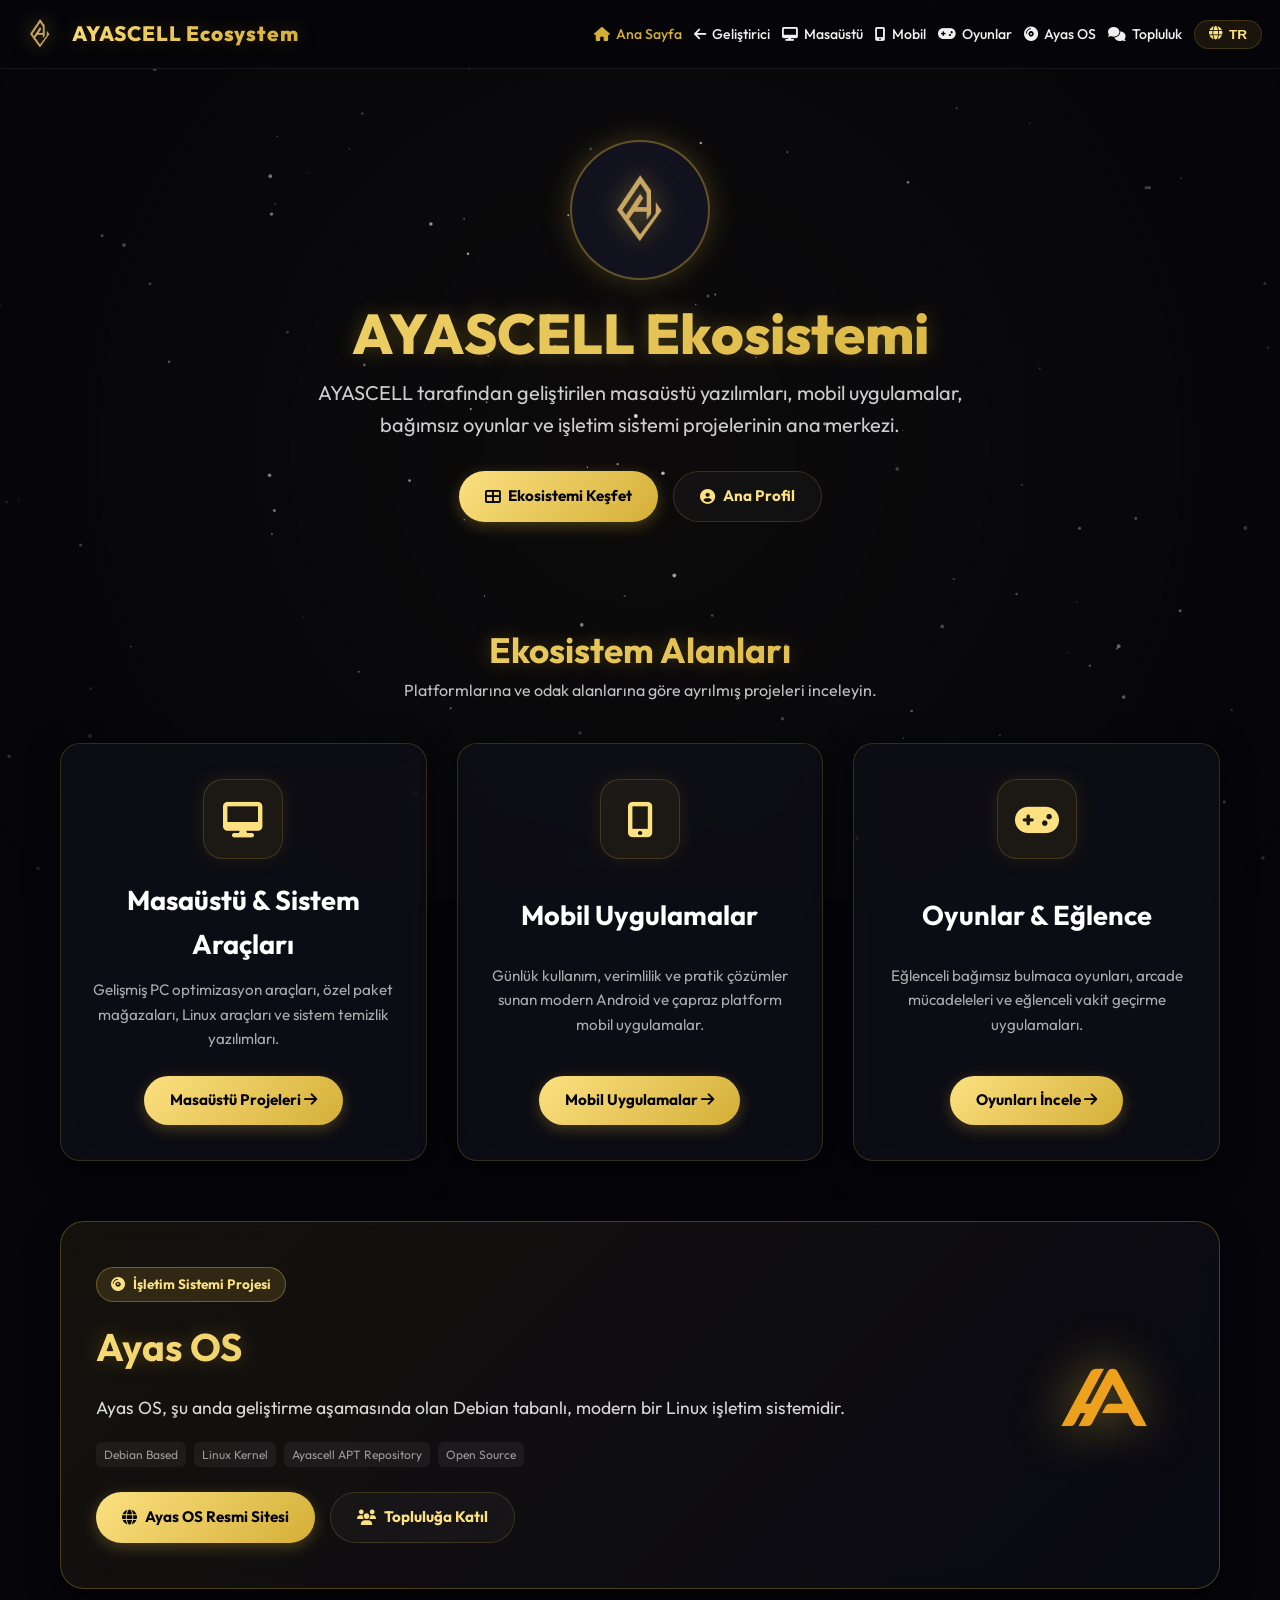
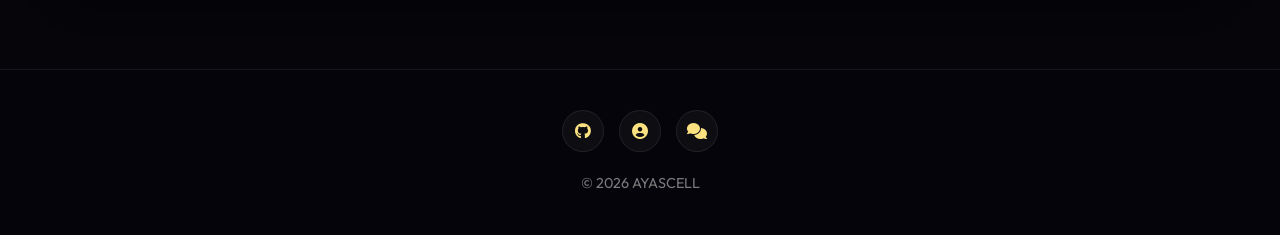
==== commit 1bee6f83: "revert: remove ?v=2.0 from style and script links" ====
--- a/index.html
+++ b/index.html
@@ -63,7 +63,7 @@
 
     <link rel="stylesheet" href="https://cdnjs.cloudflare.com/ajax/libs/font-awesome/6.5.1/css/all.min.css" />
     <link href="https://fonts.googleapis.com/css2?family=Outfit:wght@300;400;500;700;800&display=swap" rel="stylesheet">
-    <link rel="stylesheet" href="style.css?v=2.0">
+    <link rel="stylesheet" href="style.css">
 </head>
 
 <body>
